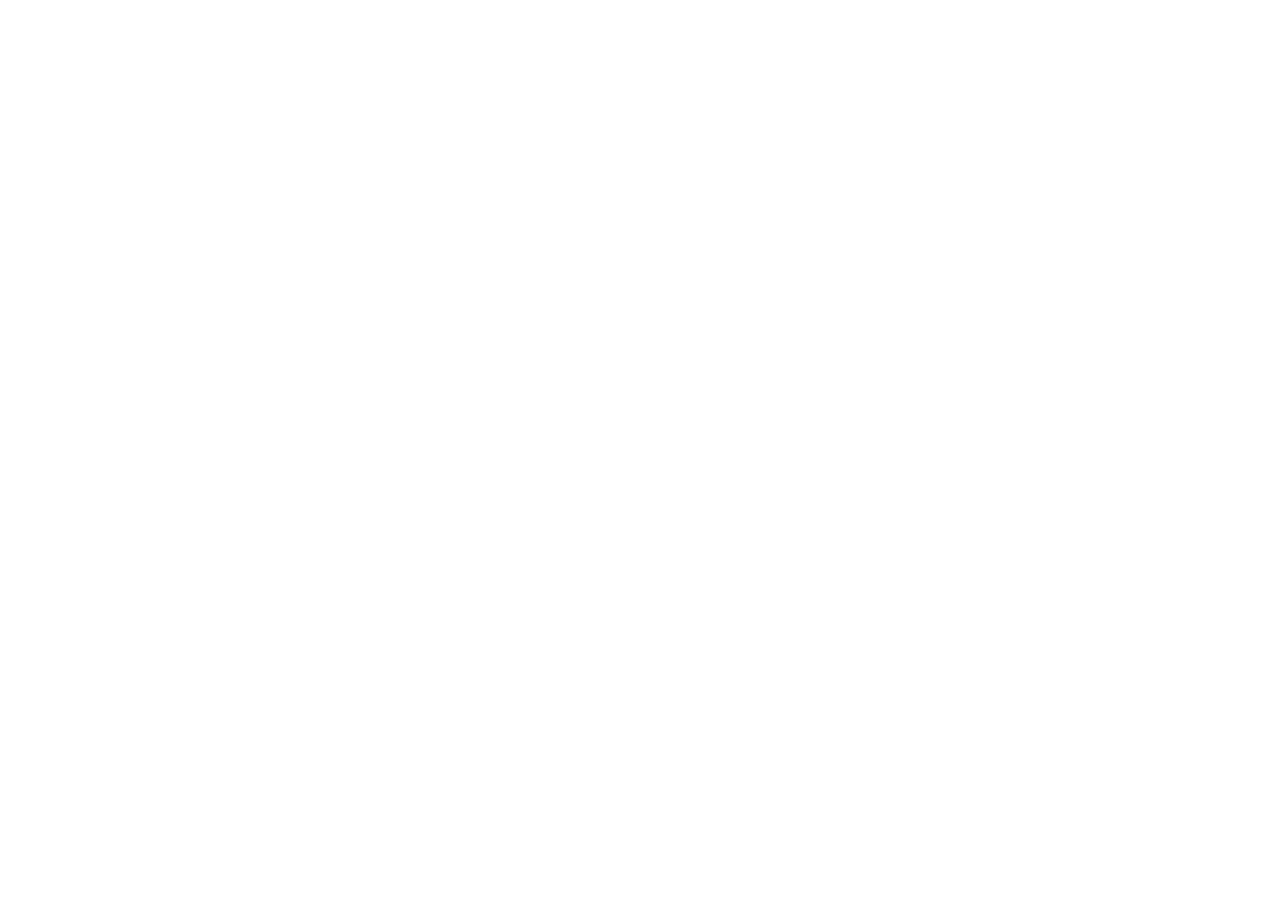
==== index.html @ f1a66d21 "Release FINN v0.2.0: index.html" ====
<!doctype html><html lang="en"><head><meta charset="utf-8"><meta name="viewport" content="width=device-width,initial-scale=1"><meta name="theme-color" content="#090b10"><meta name="description" content="FINN — RahaR's private team clipboard and pinboard"><title>FINN — Team knowledge, in reach</title><link rel="stylesheet" href="./styles.css"></head><body><div id="root"></div><script src="./app.js"></script></body></html>
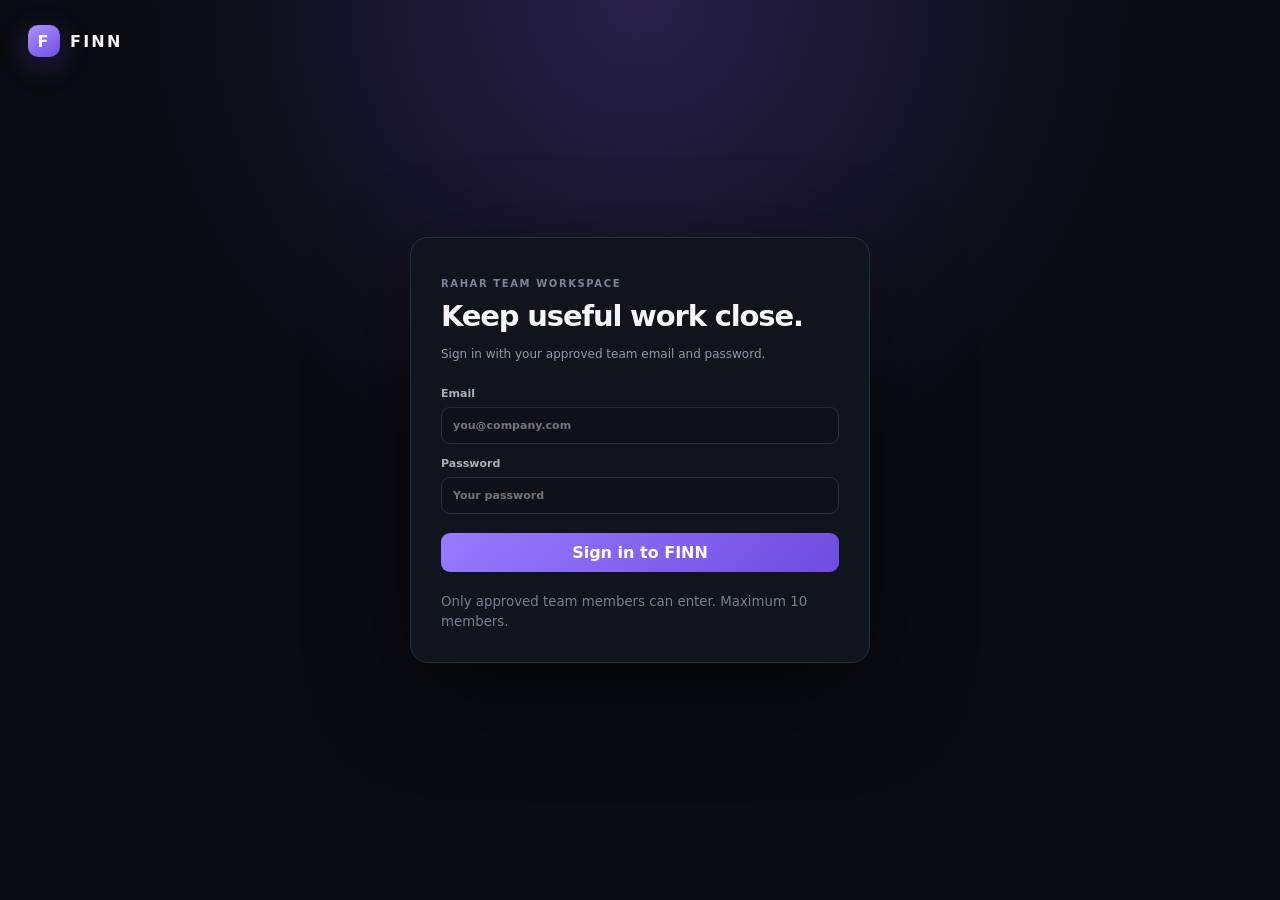
==== commit 4fde15de: "Refresh FINN login script cache" ====
--- a/index.html
+++ b/index.html
@@ -1 +1 @@
-<!doctype html><html lang="en"><head><meta charset="utf-8"><meta name="viewport" content="width=device-width,initial-scale=1"><meta name="theme-color" content="#090b10"><meta name="description" content="FINN — RahaR's private team clipboard and pinboard"><title>FINN — Team knowledge, in reach</title><link rel="stylesheet" href="./styles.css"></head><body><div id="root"></div><script src="./app.js"></script></body></html>+<!doctype html><html lang="en"><head><meta charset="utf-8"><meta name="viewport" content="width=device-width,initial-scale=1"><meta name="theme-color" content="#090b10"><meta name="description" content="FINN — RahaR's private team clipboard and pinboard"><title>FINN — Team knowledge, in reach</title><link rel="stylesheet" href="./styles.css"></head><body><div id="root"></div><script src="./app.js?v=0.3.0"></script></body></html>
--- a/styles.css
+++ b/styles.css
@@ -0,0 +1 @@
+:root{font-family:Inter,Segoe UI,system-ui,sans-serif;color:#f4f5f8;background:#090b10;--bg:#090b10;--panel:#11141c;--panel2:#171b25;--line:#282e3b;--muted:#9199aa;--purple:#8e72ff;--danger:#ef8585}*{box-sizing:border-box}html,body,#root{margin:0;min-height:100%;background:var(--bg)}body{min-width:330px}button,input,textarea,select{font:inherit}button{cursor:pointer;border:0;border-radius:9px;background:linear-gradient(135deg,#967cff,#6f4ce0);color:white;padding:10px 14px;font-weight:700}.secondary{background:#1b202b;border:1px solid var(--line)}.brand{display:flex;align-items:center;gap:10px;font-weight:800;letter-spacing:.14em}.brand b{display:grid;place-items:center;width:32px;height:32px;border-radius:10px;background:linear-gradient(145deg,#aa95ff,#704cdf);box-shadow:0 8px 30px #7250e755}.app{display:grid;grid-template-columns:230px 1fr;min-height:100vh;background:radial-gradient(circle at 75% -20%,#211b3c 0,transparent 32%)}aside{height:100vh;position:sticky;top:0;border-right:1px solid #202530;padding:26px 18px;display:flex;flex-direction:column}aside nav{display:grid;gap:6px;margin-top:28px}aside nav button{background:transparent;text-align:left;color:#989faf;font-weight:600}aside nav button:hover,aside nav button.active{background:#1a1e28;color:white}.account{margin-top:auto;padding:11px;border:1px solid var(--line);background:var(--panel);border-radius:12px;display:flex;align-items:center;gap:9px}.account div{display:grid;gap:2px;min-width:0}.account b,.account small{overflow:hidden;text-overflow:ellipsis;white-space:nowrap}.account b{font-size:12px}.account small{font-size:9px;color:var(--muted)}.avatar{display:grid;place-items:center;min-width:31px;height:31px;border-radius:9px;background:#302a4a;color:#cbbcff;font-size:10px;font-weight:800}.content{max-width:1120px;width:100%;margin:auto;padding:42px 50px 80px}.top{display:flex;align-items:flex-end;justify-content:space-between;border-bottom:1px solid #20242e;padding-bottom:22px}.top h1,.auth h1{font-size:29px;margin:5px 0 0;letter-spacing:-.04em}.eyebrow{font-size:10px;letter-spacing:.16em;color:#7c8495;font-weight:800}.notice,.error{border-radius:10px;padding:11px 13px;margin-bottom:16px;font-size:12px}.notice{background:#16261f;border:1px solid #28583c;color:#91ddb0}.error{background:#2a171a;border:1px solid #653038;color:#f0a0a8}.search{padding:20px 0 15px}.search input,.form input,.form textarea,.form select,.authcard input,.inline input{width:100%;border:1px solid var(--line);background:#0e1117;color:white;border-radius:9px;padding:11px;outline:none}.search input:focus,.form input:focus,.form textarea:focus,.authcard input:focus,.inline input:focus{border-color:#7458da;box-shadow:0 0 0 3px #7052d625}.grid{columns:2;column-gap:14px}.clip{display:inline-block;width:100%;break-inside:avoid;background:linear-gradient(145deg,#131720,#10131a);border:1px solid #242a36;border-radius:15px;padding:16px;margin-bottom:14px}.clip header,.clip footer{display:flex;align-items:center;justify-content:space-between}.clip header>div{display:grid;gap:2px;flex:1;margin-left:9px}.clip header b{font-size:12px}.clip header small{font-size:9px;color:var(--muted)}.clip header button{background:transparent;color:#aa96ff;padding:6px}.clip .kind{font-size:9px;letter-spacing:.12em;color:#8e75e8;margin-top:17px}.clip h3{font-size:17px;margin:8px 0}.clip blockquote{font-family:Georgia,serif;border-left:2px solid #7355df;margin:12px 0;padding-left:12px;color:#d3d5dc;line-height:1.55}.clip>p{font-size:12px;line-height:1.55;color:#afb4c0}.tags{display:flex;gap:5px;flex-wrap:wrap;margin:12px 0}.tags span{font-size:9px;color:#929aab;background:#1a1f29;border:1px solid #29303c;padding:3px 7px;border-radius:6px}.clip footer{border-top:1px solid #242933;padding-top:11px}.clip footer a,.clip footer button{font-size:10px;color:#adb4c1;text-decoration:none;background:transparent;padding:6px}.clip footer .danger{color:var(--danger)}.empty{padding:60px 20px;text-align:center;color:var(--muted)}.form,.panel{max-width:660px;margin:28px auto;background:var(--panel);border:1px solid var(--line);border-radius:16px;padding:25px}.form label,.authcard label{display:grid;gap:7px;margin:13px 0;color:#aab0bd;font-size:11px;font-weight:700}.form textarea{resize:vertical}.row{display:grid;grid-template-columns:1fr 160px;gap:11px}.form>button{width:100%;margin-top:13px}.auth{min-height:100vh;display:grid;place-items:center;padding:30px;background:radial-gradient(circle at 50% 0,#28204a 0,transparent 45%)}.auth>.brand{position:fixed;top:25px;left:28px}.authcard{width:min(460px,100%);background:#10141c;border:1px solid #292f3d;border-radius:18px;padding:30px;box-shadow:0 30px 100px #0007}.authcard .muted,.muted{color:var(--muted);font-size:12px;line-height:1.6}.authcard form{margin-top:22px}.authcard form button{width:100%;margin-top:6px}.authcard .verify{border-top:1px solid var(--line);padding-top:18px}.authcard small{display:block;color:#777f90;margin-top:20px;line-height:1.5}.panel h2{font-size:15px}.panel p{font-size:12px;color:#aab0bd}.inline{display:flex;gap:8px;margin:16px 0}.inline input{flex:1}.members{list-style:none;padding:0;margin:0}.members li{display:flex;align-items:center;justify-content:space-between;padding:10px 0;border-top:1px solid #242a35}.members li span{display:grid;gap:2px}.members li b{font-size:12px}.members li small{font-size:9px;color:var(--muted)}.members li button{background:transparent;color:var(--danger);font-size:10px}code{color:#bbaaef}@media(max-width:760px){.app{display:block}.app aside{position:static;height:auto;padding:15px;border-right:0;border-bottom:1px solid var(--line)}aside nav{grid-template-columns:repeat(4,1fr);margin-top:14px}aside nav button{text-align:center;font-size:10px;padding:8px 4px}.account{display:none}.content{padding:22px 16px 70px}.grid{columns:1}.row{grid-template-columns:1fr}.top h1{font-size:23px}}body.popup .app{display:block;width:390px;min-height:600px}body.popup aside{position:fixed;bottom:0;top:auto;height:58px;width:390px;z-index:5;background:#11151df7;padding:4px;border:0;border-top:1px solid var(--line)}body.popup aside .brand,body.popup aside .account{display:none}body.popup aside nav{display:grid;grid-template-columns:repeat(4,1fr);margin:0;height:100%}body.popup aside nav button{font-size:9px;padding:4px;text-align:center}body.popup .content{padding:20px 16px 75px;width:390px}body.popup .grid{columns:1}body.popup .top h1{font-size:22px}body.popup .form{margin:14px 0;padding:15px}body.popup .clip{padding:14px}body.popup .auth{width:390px;min-height:600px;padding:18px}body.popup .auth>.brand{display:none}body.popup .authcard{padding:20px;border:0;background:transparent;box-shadow:none}body.popup .authcard h1{font-size:24px}
